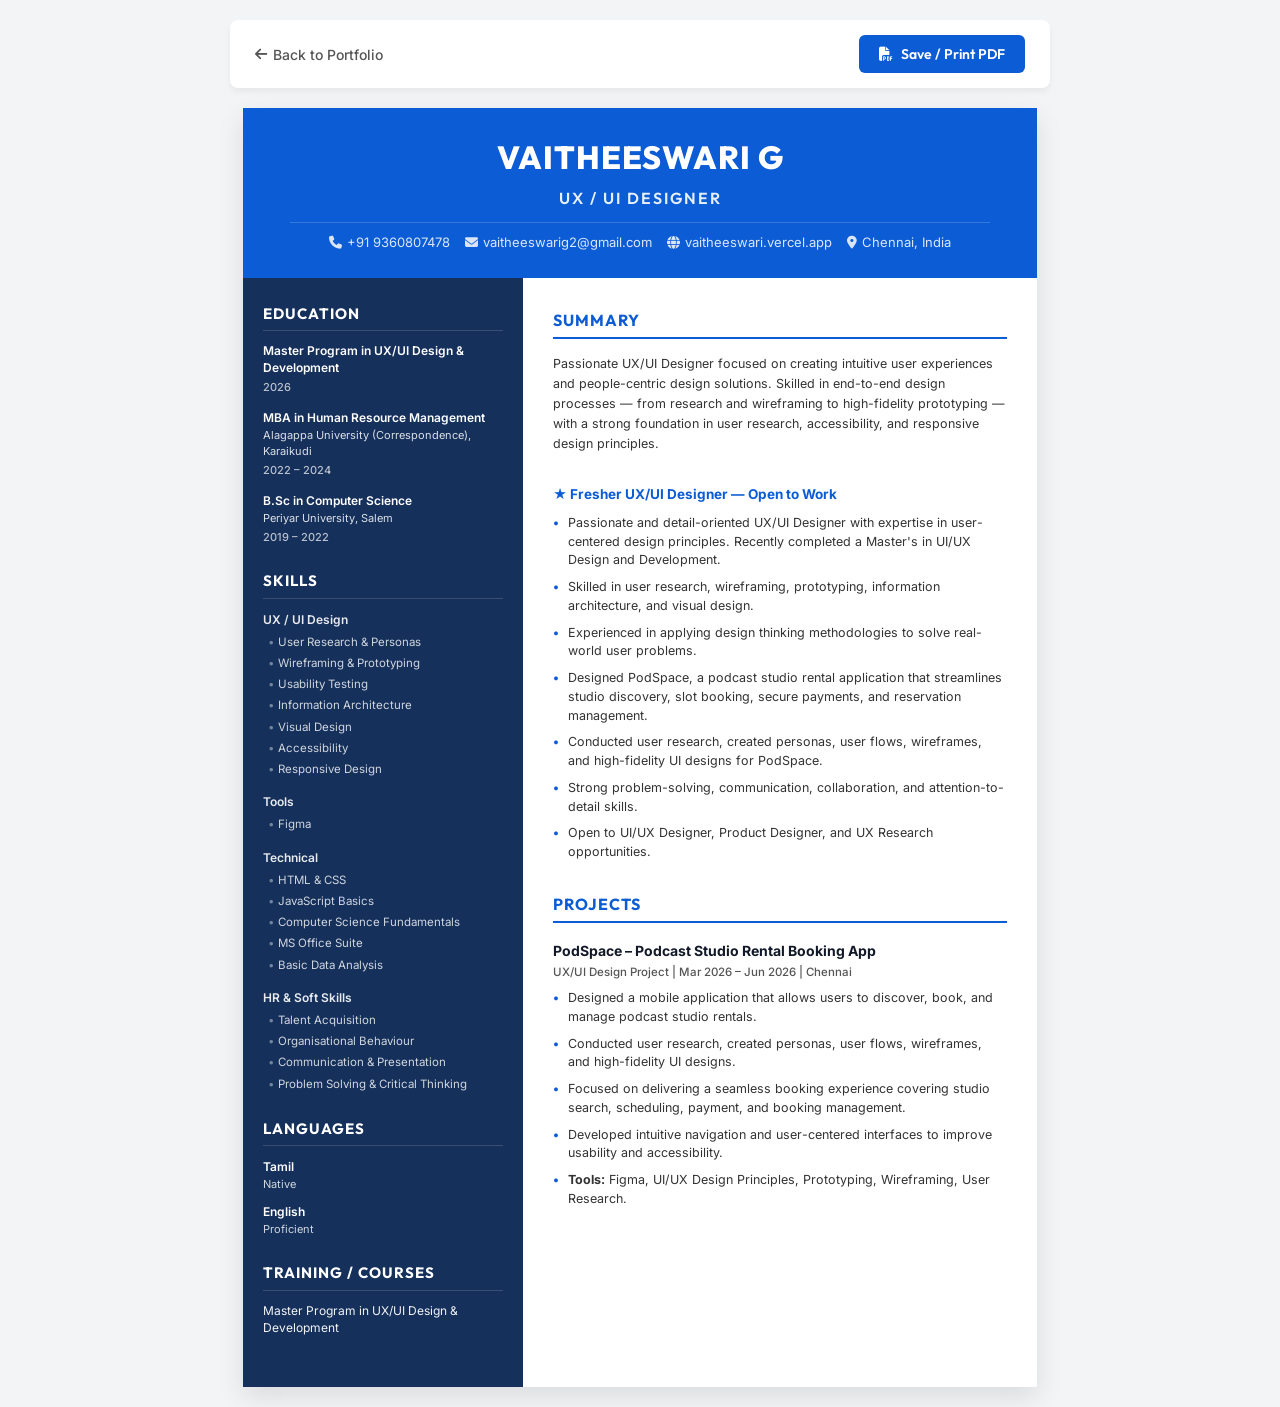
==== resume-pdf.html @ f6be9263 "Add Resume section, PDF print layout, design nav menu as buttons, and set graduation year to 2026" ====
<!DOCTYPE html>
<html lang="en">
<head>
    <meta charset="UTF-8">
    <meta name="viewport" content="width=device-width, initial-scale=1.0">
    <title>Vaitheeswari G. - Resume</title>
    <!-- Google Fonts -->
    <link rel="preconnect" href="https://fonts.googleapis.com">
    <link rel="preconnect" href="https://fonts.gstatic.com" crossorigin>
    <link href="https://fonts.googleapis.com/css2?family=Inter:wght@300;400;500;600;700&family=Outfit:wght@400;500;600;700;800&display=swap" rel="stylesheet">
    <!-- Font Awesome -->
    <link rel="stylesheet" href="https://cdnjs.cloudflare.com/ajax/libs/font-awesome/6.4.0/css/all.min.css">
    <style>
        :root {
            --header-blue: #0b5cd5;
            --sidebar-navy: #15305B;
            --text-dark: #333333;
            --text-muted: #555555;
            --accent-blue: #0b5cd5;
            --border-light: #e2e8f0;
        }

        * {
            margin: 0;
            padding: 0;
            box-sizing: border-box;
        }

        body {
            font-family: 'Inter', sans-serif;
            color: var(--text-dark);
            line-height: 1.5;
            background-color: #f3f4f6;
            padding: 20px;
            display: flex;
            flex-direction: column;
            align-items: center;
        }

        /* Controls / Print button */
        .controls {
            width: 100%;
            max-width: 820px;
            display: flex;
            justify-content: space-between;
            align-items: center;
            margin-bottom: 20px;
            background: #ffffff;
            padding: 15px 25px;
            border-radius: 8px;
            box-shadow: 0 4px 6px rgba(0,0,0,0.05);
        }

        .btn-print {
            background-color: var(--header-blue);
            color: white;
            border: none;
            padding: 10px 20px;
            font-family: 'Outfit', sans-serif;
            font-weight: 600;
            border-radius: 6px;
            cursor: pointer;
            display: inline-flex;
            align-items: center;
            gap: 8px;
            text-decoration: none;
            font-size: 14px;
            transition: background-color 0.2s;
        }

        .btn-print:hover {
            background-color: #094ab0;
        }

        .btn-back {
            color: var(--text-muted);
            text-decoration: none;
            font-size: 14px;
            display: inline-flex;
            align-items: center;
            gap: 6px;
            font-weight: 500;
        }

        .btn-back:hover {
            color: var(--header-blue);
        }

        /* Resume A4 Canvas */
        .resume-container {
            width: 210mm;
            min-height: 297mm;
            background-color: #ffffff;
            box-shadow: 0 10px 25px rgba(0,0,0,0.1);
            display: flex;
            flex-direction: column;
            position: relative;
        }

        /* Header block */
        .resume-header {
            background-color: var(--header-blue);
            color: #ffffff;
            text-align: center;
            padding: 25px 20px;
            width: 100%;
        }

        .resume-header h1 {
            font-family: 'Outfit', sans-serif;
            font-size: 32px;
            font-weight: 800;
            letter-spacing: 1px;
            margin-bottom: 5px;
        }

        .resume-header .title {
            font-family: 'Outfit', sans-serif;
            font-size: 16px;
            font-weight: 600;
            letter-spacing: 2px;
            text-transform: uppercase;
            opacity: 0.9;
            margin-bottom: 12px;
        }

        .resume-header .contact-info {
            display: flex;
            justify-content: center;
            flex-wrap: wrap;
            gap: 15px;
            font-size: 13px;
            opacity: 0.85;
            border-top: 1px solid rgba(255,255,255,0.2);
            padding-top: 10px;
            max-width: 700px;
            margin: 0 auto;
        }

        .resume-header .contact-info span {
            display: inline-flex;
            align-items: center;
            gap: 5px;
        }

        .resume-header .contact-info a {
            color: white;
            text-decoration: none;
        }

        /* Body container with 2 columns */
        .resume-body {
            display: grid;
            grid-template-columns: 280px 1fr;
            flex-grow: 1;
        }

        /* Left sidebar */
        .resume-sidebar {
            background-color: var(--sidebar-navy);
            color: #ffffff;
            padding: 25px 20px;
        }

        .sidebar-section {
            margin-bottom: 25px;
        }

        .sidebar-section h2 {
            font-family: 'Outfit', sans-serif;
            font-size: 15px;
            font-weight: 700;
            text-transform: uppercase;
            letter-spacing: 1px;
            border-bottom: 1px solid rgba(255,255,255,0.15);
            padding-bottom: 5px;
            margin-bottom: 12px;
        }

        /* Education style */
        .edu-item {
            margin-bottom: 15px;
        }

        .edu-item h3 {
            font-size: 12px;
            font-weight: 600;
            line-height: 1.4;
        }

        .edu-item .year {
            font-size: 11px;
            opacity: 0.7;
            margin: 2px 0;
            font-weight: 500;
        }

        .edu-item .school {
            font-size: 11px;
            opacity: 0.85;
        }

        /* Skills style */
        .skills-group {
            margin-bottom: 15px;
        }

        .skills-group h3 {
            font-size: 12px;
            font-weight: 600;
            margin-bottom: 5px;
            opacity: 0.9;
        }

        .skills-group ul {
            list-style: none;
            padding-left: 5px;
        }

        .skills-group li {
            font-size: 11.5px;
            margin-bottom: 4px;
            opacity: 0.8;
            position: relative;
            padding-left: 10px;
        }

        .skills-group li::before {
            content: "•";
            position: absolute;
            left: 0;
            color: rgba(255,255,255,0.5);
        }

        /* Languages */
        .lang-item {
            margin-bottom: 10px;
        }

        .lang-item h3 {
            font-size: 12px;
            font-weight: 600;
        }

        .lang-item p {
            font-size: 11px;
            opacity: 0.8;
        }

        /* Training */
        .training-item {
            font-size: 12px;
            opacity: 0.95;
            line-height: 1.4;
        }

        /* Right Content Area */
        .resume-content {
            background-color: #ffffff;
            padding: 30px;
        }

        .content-section {
            margin-bottom: 30px;
        }

        .content-section h2 {
            font-family: 'Outfit', sans-serif;
            font-size: 16px;
            font-weight: 700;
            color: var(--accent-blue);
            text-transform: uppercase;
            letter-spacing: 1px;
            border-bottom: 2px solid var(--accent-blue);
            padding-bottom: 5px;
            margin-bottom: 15px;
        }

        .summary-text {
            font-size: 12.5px;
            color: var(--text-dark);
            line-height: 1.6;
        }

        /* Bullet lists */
        .resume-list {
            list-style: none;
        }

        .resume-list li {
            font-size: 12.5px;
            margin-bottom: 8px;
            position: relative;
            padding-left: 15px;
            color: var(--text-dark);
            line-height: 1.5;
        }

        .resume-list li::before {
            content: "•";
            position: absolute;
            left: 0;
            color: var(--accent-blue);
            font-weight: bold;
        }

        .open-to-work-title {
            font-size: 13.5px;
            font-weight: 700;
            color: var(--accent-blue);
            margin-bottom: 10px;
            display: flex;
            align-items: center;
            gap: 6px;
        }

        /* Project styling */
        .project-item {
            margin-bottom: 20px;
        }

        .project-header {
            margin-bottom: 8px;
        }

        .project-title {
            font-size: 14px;
            font-weight: 700;
            color: #111827;
        }

        .project-meta {
            font-size: 11.5px;
            color: var(--text-muted);
            margin-top: 2px;
            font-weight: 500;
        }

        /* Print Media Styles */
        @media print {
            body {
                background-color: #ffffff;
                padding: 0;
            }

            .controls {
                display: none;
            }

            .resume-container {
                box-shadow: none;
                width: 100%;
                height: 100%;
                min-height: 0;
            }

            /* Enable backgrounds printing */
            * {
                -webkit-print-color-adjust: exact !important;
                print-color-adjust: exact !important;
            }
        }
    </style>
</head>
<body>

    <div class="controls">
        <a href="index.html" class="btn-back">
            <i class="fa-solid fa-arrow-left"></i> Back to Portfolio
        </a>
        <button onclick="window.print()" class="btn-print">
            <i class="fa-solid fa-file-pdf"></i> Save / Print PDF
        </button>
    </div>

    <div class="resume-container">
        <!-- Header -->
        <header class="resume-header">
            <h1>VAITHEESWARI G</h1>
            <div class="title">UX / UI Designer</div>
            <div class="contact-info">
                <span><i class="fa-solid fa-phone"></i> +91 9360807478</span>
                <span><i class="fa-solid fa-envelope"></i> <a href="mailto:vaitheeswarig2@gmail.com">vaitheeswarig2@gmail.com</a></span>
                <span><i class="fa-solid fa-globe"></i> <a href="https://vaitheeswari.vercel.app" target="_blank">vaitheeswari.vercel.app</a></span>
                <span><i class="fa-solid fa-map-marker-alt"></i> Chennai, India</span>
            </div>
        </header>

        <!-- Body -->
        <div class="resume-body">
            <!-- Sidebar -->
            <aside class="resume-sidebar">
                <!-- Education -->
                <div class="sidebar-section">
                    <h2>Education</h2>
                    
                    <div class="edu-item">
                        <h3>Master Program in UX/UI Design & Development</h3>
                        <p class="year">2026</p>
                    </div>

                    <div class="edu-item">
                        <h3>MBA in Human Resource Management</h3>
                        <p class="school">Alagappa University (Correspondence), Karaikudi</p>
                        <p class="year">2022 – 2024</p>
                    </div>

                    <div class="edu-item">
                        <h3>B.Sc in Computer Science</h3>
                        <p class="school">Periyar University, Salem</p>
                        <p class="year">2019 – 2022</p>
                    </div>
                </div>

                <!-- Skills -->
                <div class="sidebar-section">
                    <h2>Skills</h2>

                    <div class="skills-group">
                        <h3>UX / UI Design</h3>
                        <ul>
                            <li>User Research & Personas</li>
                            <li>Wireframing & Prototyping</li>
                            <li>Usability Testing</li>
                            <li>Information Architecture</li>
                            <li>Visual Design</li>
                            <li>Accessibility</li>
                            <li>Responsive Design</li>
                        </ul>
                    </div>

                    <div class="skills-group">
                        <h3>Tools</h3>
                        <ul>
                            <li>Figma</li>
                        </ul>
                    </div>

                    <div class="skills-group">
                        <h3>Technical</h3>
                        <ul>
                            <li>HTML & CSS</li>
                            <li>JavaScript Basics</li>
                            <li>Computer Science Fundamentals</li>
                            <li>MS Office Suite</li>
                            <li>Basic Data Analysis</li>
                        </ul>
                    </div>

                    <div class="skills-group">
                        <h3>HR & Soft Skills</h3>
                        <ul>
                            <li>Talent Acquisition</li>
                            <li>Organisational Behaviour</li>
                            <li>Communication & Presentation</li>
                            <li>Problem Solving & Critical Thinking</li>
                        </ul>
                    </div>
                </div>

                <!-- Languages -->
                <div class="sidebar-section">
                    <h2>Languages</h2>
                    
                    <div class="lang-item">
                        <h3>Tamil</h3>
                        <p>Native</p>
                    </div>
                    <div class="lang-item">
                        <h3>English</h3>
                        <p>Proficient</p>
                    </div>
                </div>

                <!-- Training / Courses -->
                <div class="sidebar-section">
                    <h2>Training / Courses</h2>
                    <div class="training-item">
                        Master Program in UX/UI Design & Development
                    </div>
                </div>
            </aside>

            <!-- Main Content -->
            <main class="resume-content">
                <!-- Summary -->
                <section class="content-section">
                    <h2>Summary</h2>
                    <p class="summary-text">
                        Passionate UX/UI Designer focused on creating intuitive user experiences and people-centric design solutions. Skilled in end-to-end design processes — from research and wireframing to high-fidelity prototyping — with a strong foundation in user research, accessibility, and responsive design principles.
                    </p>
                </section>

                <!-- Open to Work -->
                <section class="content-section">
                    <div class="open-to-work-title">
                        ★ Fresher UX/UI Designer — Open to Work
                    </div>
                    <ul class="resume-list">
                        <li>Passionate and detail-oriented UX/UI Designer with expertise in user-centered design principles. Recently completed a Master's in UI/UX Design and Development.</li>
                        <li>Skilled in user research, wireframing, prototyping, information architecture, and visual design.</li>
                        <li>Experienced in applying design thinking methodologies to solve real-world user problems.</li>
                        <li>Designed PodSpace, a podcast studio rental application that streamlines studio discovery, slot booking, secure payments, and reservation management.</li>
                        <li>Conducted user research, created personas, user flows, wireframes, and high-fidelity UI designs for PodSpace.</li>
                        <li>Strong problem-solving, communication, collaboration, and attention-to-detail skills.</li>
                        <li>Open to UI/UX Designer, Product Designer, and UX Research opportunities.</li>
                    </ul>
                </section>

                <!-- Projects -->
                <section class="content-section">
                    <h2>Projects</h2>
                    
                    <div class="project-item">
                        <div class="project-header">
                            <span class="project-title">PodSpace – Podcast Studio Rental Booking App</span>
                            <div class="project-meta">UX/UI Design Project | Mar 2026 – Jun 2026 | Chennai</div>
                        </div>
                        <ul class="resume-list">
                            <li>Designed a mobile application that allows users to discover, book, and manage podcast studio rentals.</li>
                            <li>Conducted user research, created personas, user flows, wireframes, and high-fidelity UI designs.</li>
                            <li>Focused on delivering a seamless booking experience covering studio search, scheduling, payment, and booking management.</li>
                            <li>Developed intuitive navigation and user-centered interfaces to improve usability and accessibility.</li>
                            <li><strong>Tools:</strong> Figma, UI/UX Design Principles, Prototyping, Wireframing, User Research.</li>
                        </ul>
                    </div>
                </section>
            </main>
        </div>
    </div>

</body>
</html>
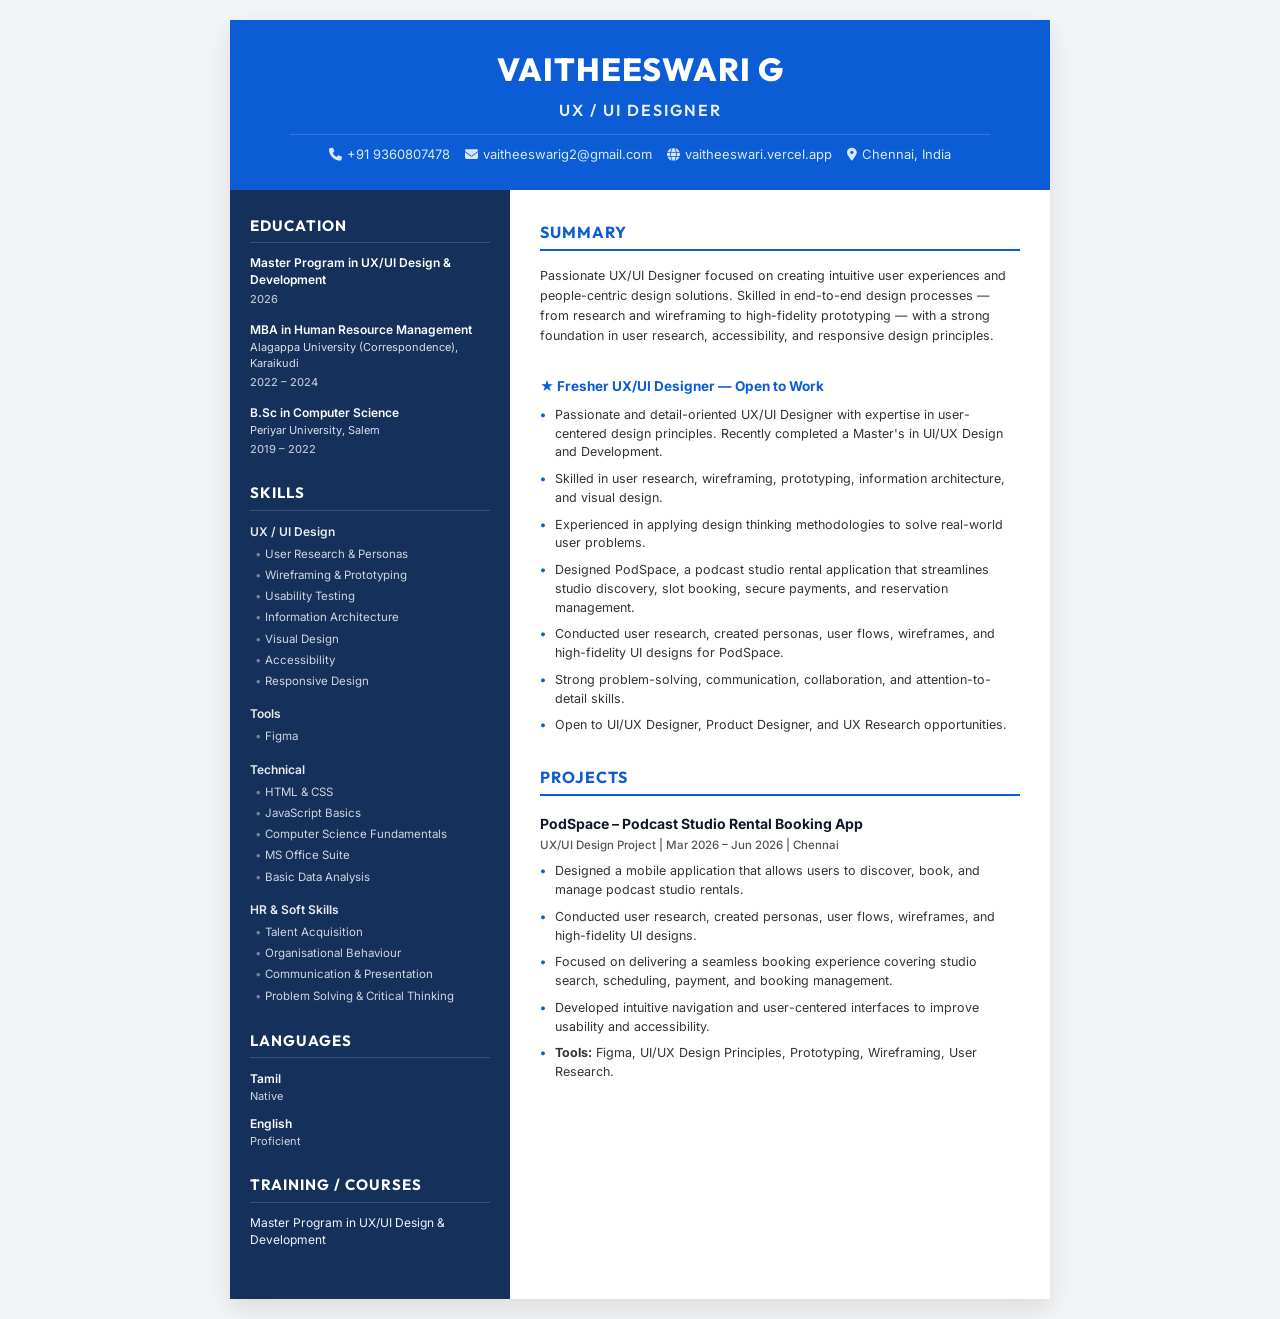
==== commit ceaed037: "Update portfolio hero resume button, remove top nav link and redundant resume section" ====
--- a/resume-pdf.html
+++ b/resume-pdf.html
@@ -88,7 +88,8 @@
 
         /* Resume A4 Canvas */
         .resume-container {
-            width: 210mm;
+            width: 100%;
+            max-width: 820px;
             min-height: 297mm;
             background-color: #ffffff;
             box-shadow: 0 10px 25px rgba(0,0,0,0.1);
@@ -360,18 +361,36 @@
                 print-color-adjust: exact !important;
             }
         }
+
+        /* Responsive Screen Styles */
+        @media (max-width: 768px) {
+            body {
+                padding: 10px;
+            }
+            .controls {
+                padding: 10px 15px;
+                flex-direction: column;
+                gap: 10px;
+                align-items: flex-start;
+            }
+            .resume-body {
+                grid-template-columns: 1fr;
+            }
+            .resume-header h1 {
+                font-size: 24px;
+            }
+            .resume-header .contact-info {
+                flex-direction: column;
+                gap: 8px;
+                align-items: center;
+            }
+        }
+
     </style>
 </head>
 <body>
 
-    <div class="controls">
-        <a href="index.html" class="btn-back">
-            <i class="fa-solid fa-arrow-left"></i> Back to Portfolio
-        </a>
-        <button onclick="window.print()" class="btn-print">
-            <i class="fa-solid fa-file-pdf"></i> Save / Print PDF
-        </button>
-    </div>
+
 
     <div class="resume-container">
         <!-- Header -->
@@ -528,6 +547,5 @@
             </main>
         </div>
     </div>
-
 </body>
 </html>
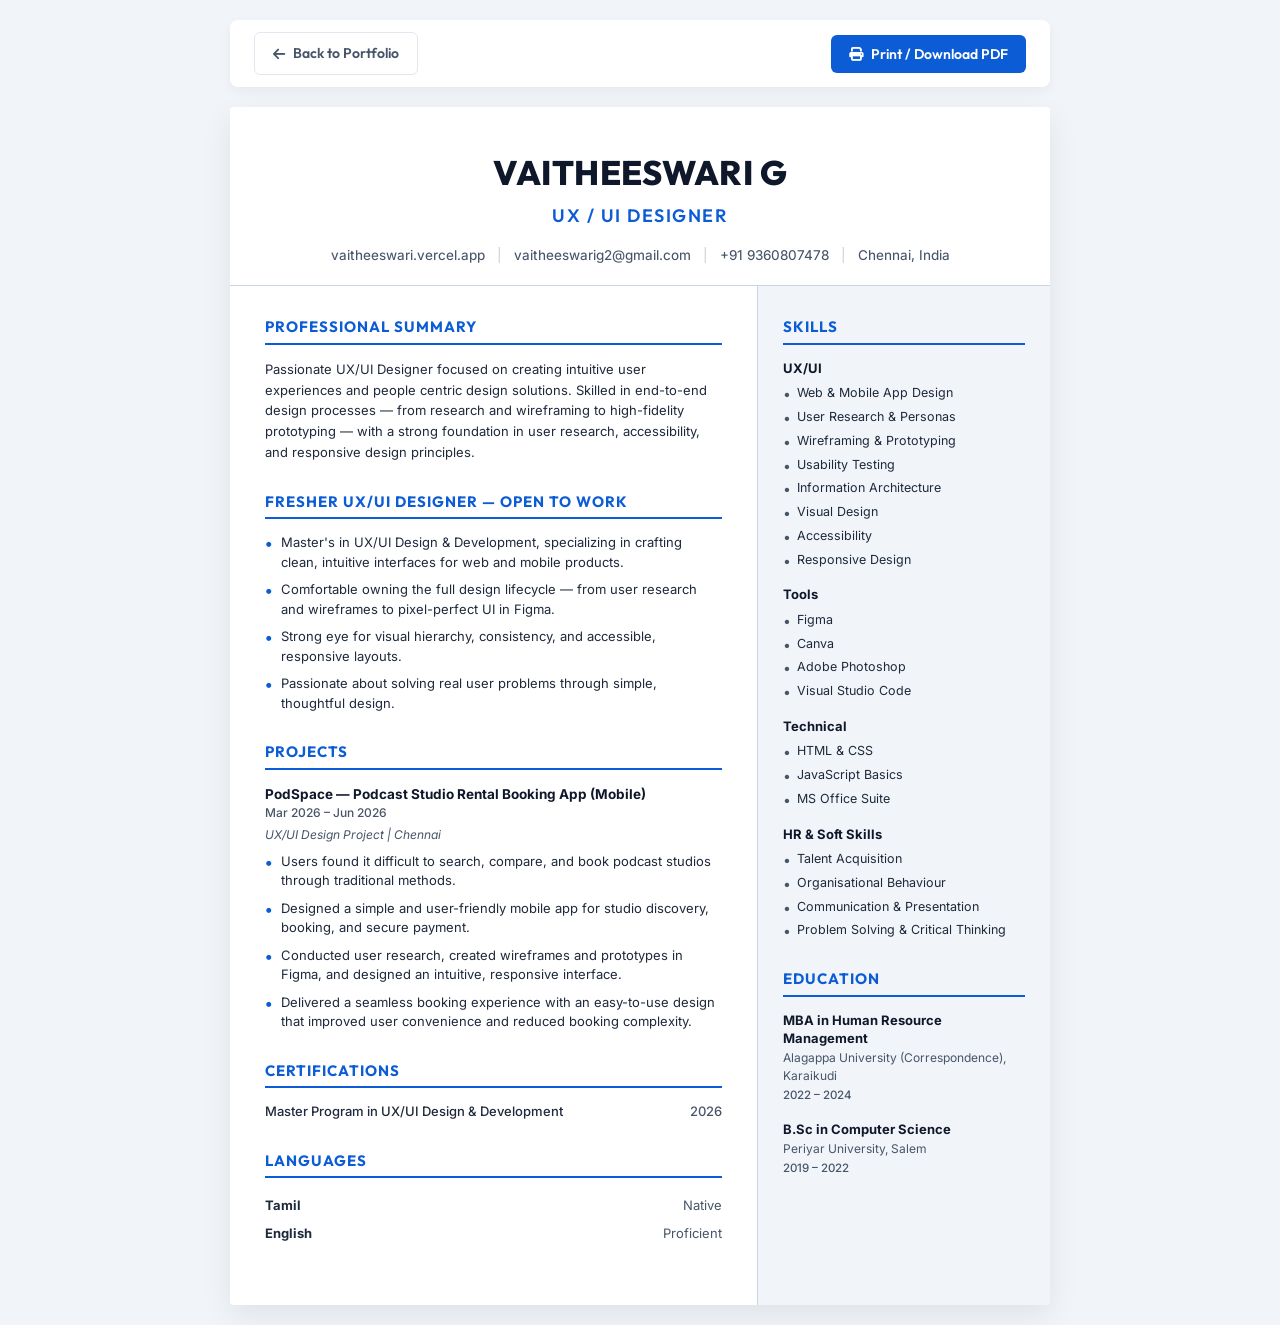
==== commit 8a84335c: "Update resume content and design to match PDF, and improve mobile responsiveness" ====
--- a/resume-pdf.html
+++ b/resume-pdf.html
@@ -12,12 +12,12 @@
     <link rel="stylesheet" href="https://cdnjs.cloudflare.com/ajax/libs/font-awesome/6.4.0/css/all.min.css">
     <style>
         :root {
-            --header-blue: #0b5cd5;
-            --sidebar-navy: #15305B;
-            --text-dark: #333333;
-            --text-muted: #555555;
-            --accent-blue: #0b5cd5;
-            --border-light: #e2e8f0;
+            --primary-blue: #0b5cd5;
+            --text-dark: #1e293b;
+            --text-muted: #475569;
+            --bg-light: #f8fafc;
+            --sidebar-bg: #f1f5f9;
+            --border-color: #cbd5e1;
         }
 
         * {
@@ -30,14 +30,14 @@
             font-family: 'Inter', sans-serif;
             color: var(--text-dark);
             line-height: 1.5;
-            background-color: #f3f4f6;
+            background-color: #f1f5f9;
             padding: 20px;
             display: flex;
             flex-direction: column;
             align-items: center;
         }
 
-        /* Controls / Print button */
+        /* Controls / Navigation */
         .controls {
             width: 100%;
             max-width: 820px;
@@ -46,254 +46,168 @@
             align-items: center;
             margin-bottom: 20px;
             background: #ffffff;
-            padding: 15px 25px;
+            padding: 12px 24px;
             border-radius: 8px;
-            box-shadow: 0 4px 6px rgba(0,0,0,0.05);
-        }
-
-        .btn-print {
-            background-color: var(--header-blue);
-            color: white;
-            border: none;
-            padding: 10px 20px;
-            font-family: 'Outfit', sans-serif;
-            font-weight: 600;
-            border-radius: 6px;
-            cursor: pointer;
+            box-shadow: 0 4px 12px rgba(0, 0, 0, 0.05);
+        }
+
+        .btn {
             display: inline-flex;
             align-items: center;
             gap: 8px;
+            padding: 10px 18px;
+            font-family: 'Outfit', sans-serif;
+            font-weight: 600;
+            font-size: 14px;
+            border-radius: 6px;
             text-decoration: none;
-            font-size: 14px;
-            transition: background-color 0.2s;
+            cursor: pointer;
+            transition: all 0.2s ease;
+        }
+
+        .btn-back {
+            color: var(--text-muted);
+            border: 1px solid #e2e8f0;
+            background: #ffffff;
+        }
+
+        .btn-back:hover {
+            color: var(--primary-blue);
+            border-color: var(--primary-blue);
+            background: #eff6ff;
+        }
+
+        .btn-print {
+            color: #ffffff;
+            background-color: var(--primary-blue);
+            border: none;
         }
 
         .btn-print:hover {
             background-color: #094ab0;
-        }
-
-        .btn-back {
-            color: var(--text-muted);
-            text-decoration: none;
-            font-size: 14px;
-            display: inline-flex;
-            align-items: center;
-            gap: 6px;
-            font-weight: 500;
-        }
-
-        .btn-back:hover {
-            color: var(--header-blue);
-        }
-
-        /* Resume A4 Canvas */
+            box-shadow: 0 4px 12px rgba(11, 92, 213, 0.2);
+        }
+
+        /* Resume A4 Container */
         .resume-container {
             width: 100%;
             max-width: 820px;
-            min-height: 297mm;
             background-color: #ffffff;
-            box-shadow: 0 10px 25px rgba(0,0,0,0.1);
+            box-shadow: 0 10px 30px rgba(0, 0, 0, 0.08);
+            border-radius: 4px;
+            overflow: hidden;
             display: flex;
             flex-direction: column;
-            position: relative;
-        }
-
-        /* Header block */
+        }
+
+        /* Header section */
         .resume-header {
-            background-color: var(--header-blue);
-            color: #ffffff;
+            background-color: #ffffff;
             text-align: center;
-            padding: 25px 20px;
-            width: 100%;
+            padding: 40px 40px 20px 40px;
+            border-bottom: 1px solid var(--border-color);
         }
 
         .resume-header h1 {
             font-family: 'Outfit', sans-serif;
-            font-size: 32px;
+            font-size: 34px;
             font-weight: 800;
-            letter-spacing: 1px;
-            margin-bottom: 5px;
+            letter-spacing: 0.5px;
+            color: #0f172a;
+            margin-bottom: 4px;
         }
 
         .resume-header .title {
             font-family: 'Outfit', sans-serif;
-            font-size: 16px;
+            font-size: 18px;
             font-weight: 600;
-            letter-spacing: 2px;
+            letter-spacing: 1.5px;
+            color: var(--primary-blue);
             text-transform: uppercase;
-            opacity: 0.9;
-            margin-bottom: 12px;
+            margin-bottom: 16px;
         }
 
         .resume-header .contact-info {
             display: flex;
             justify-content: center;
+            align-items: center;
             flex-wrap: wrap;
-            gap: 15px;
-            font-size: 13px;
-            opacity: 0.85;
-            border-top: 1px solid rgba(255,255,255,0.2);
-            padding-top: 10px;
-            max-width: 700px;
-            margin: 0 auto;
-        }
-
-        .resume-header .contact-info span {
-            display: inline-flex;
-            align-items: center;
-            gap: 5px;
+            gap: 12px;
+            font-size: 13.5px;
+            color: var(--text-muted);
+            font-weight: 450;
         }
 
         .resume-header .contact-info a {
-            color: white;
+            color: var(--text-muted);
             text-decoration: none;
-        }
-
-        /* Body container with 2 columns */
+            transition: color 0.2s;
+        }
+
+        .resume-header .contact-info a:hover {
+            color: var(--primary-blue);
+        }
+
+        .resume-header .contact-info span:not(:last-child)::after {
+            content: "|";
+            margin-left: 12px;
+            color: var(--border-color);
+        }
+
+        /* Two columns body */
         .resume-body {
             display: grid;
-            grid-template-columns: 280px 1fr;
-            flex-grow: 1;
-        }
-
-        /* Left sidebar */
-        .resume-sidebar {
-            background-color: var(--sidebar-navy);
-            color: #ffffff;
-            padding: 25px 20px;
-        }
-
-        .sidebar-section {
-            margin-bottom: 25px;
-        }
-
-        .sidebar-section h2 {
+            grid-template-columns: 1.8fr 1fr;
+            min-height: 250mm;
+        }
+
+        /* Left (Wide) Column */
+        .resume-left {
+            background-color: #ffffff;
+            padding: 30px 35px;
+        }
+
+        /* Right (Narrow) Column */
+        .resume-right {
+            background-color: var(--sidebar-bg);
+            padding: 30px 25px;
+            border-left: 1px solid var(--border-color);
+        }
+
+        /* Section styles */
+        .section {
+            margin-bottom: 28px;
+        }
+
+        .section-title {
             font-family: 'Outfit', sans-serif;
             font-size: 15px;
             font-weight: 700;
+            color: var(--primary-blue);
             text-transform: uppercase;
             letter-spacing: 1px;
-            border-bottom: 1px solid rgba(255,255,255,0.15);
-            padding-bottom: 5px;
-            margin-bottom: 12px;
-        }
-
-        /* Education style */
-        .edu-item {
-            margin-bottom: 15px;
-        }
-
-        .edu-item h3 {
-            font-size: 12px;
-            font-weight: 600;
-            line-height: 1.4;
-        }
-
-        .edu-item .year {
-            font-size: 11px;
-            opacity: 0.7;
-            margin: 2px 0;
-            font-weight: 500;
-        }
-
-        .edu-item .school {
-            font-size: 11px;
-            opacity: 0.85;
-        }
-
-        /* Skills style */
-        .skills-group {
-            margin-bottom: 15px;
-        }
-
-        .skills-group h3 {
-            font-size: 12px;
-            font-weight: 600;
-            margin-bottom: 5px;
-            opacity: 0.9;
-        }
-
-        .skills-group ul {
-            list-style: none;
-            padding-left: 5px;
-        }
-
-        .skills-group li {
-            font-size: 11.5px;
-            margin-bottom: 4px;
-            opacity: 0.8;
-            position: relative;
-            padding-left: 10px;
-        }
-
-        .skills-group li::before {
-            content: "•";
-            position: absolute;
-            left: 0;
-            color: rgba(255,255,255,0.5);
-        }
-
-        /* Languages */
-        .lang-item {
-            margin-bottom: 10px;
-        }
-
-        .lang-item h3 {
-            font-size: 12px;
-            font-weight: 600;
-        }
-
-        .lang-item p {
-            font-size: 11px;
-            opacity: 0.8;
-        }
-
-        /* Training */
-        .training-item {
-            font-size: 12px;
-            opacity: 0.95;
-            line-height: 1.4;
-        }
-
-        /* Right Content Area */
-        .resume-content {
-            background-color: #ffffff;
-            padding: 30px;
-        }
-
-        .content-section {
-            margin-bottom: 30px;
-        }
-
-        .content-section h2 {
-            font-family: 'Outfit', sans-serif;
-            font-size: 16px;
-            font-weight: 700;
-            color: var(--accent-blue);
-            text-transform: uppercase;
-            letter-spacing: 1px;
-            border-bottom: 2px solid var(--accent-blue);
-            padding-bottom: 5px;
-            margin-bottom: 15px;
-        }
-
-        .summary-text {
-            font-size: 12.5px;
+            border-bottom: 2px solid var(--primary-blue);
+            padding-bottom: 4px;
+            margin-bottom: 14px;
+        }
+
+        .section-content {
+            font-size: 13px;
             color: var(--text-dark);
             line-height: 1.6;
         }
 
-        /* Bullet lists */
+        /* Lists styling */
         .resume-list {
             list-style: none;
+            padding: 0;
         }
 
         .resume-list li {
-            font-size: 12.5px;
+            position: relative;
+            padding-left: 16px;
             margin-bottom: 8px;
-            position: relative;
-            padding-left: 15px;
-            color: var(--text-dark);
+            font-size: 13px;
             line-height: 1.5;
         }
 
@@ -301,40 +215,127 @@
             content: "•";
             position: absolute;
             left: 0;
-            color: var(--accent-blue);
+            color: var(--primary-blue);
             font-weight: bold;
-        }
-
-        .open-to-work-title {
+            font-size: 16px;
+            top: -2px;
+        }
+
+        /* Project specific */
+        .project-item {
+            margin-bottom: 18px;
+        }
+
+        .project-header {
+            display: flex;
+            justify-content: space-between;
+            align-items: baseline;
+            margin-bottom: 4px;
+            flex-wrap: wrap;
+        }
+
+        .project-title {
+            font-weight: 700;
             font-size: 13.5px;
+            color: #0f172a;
+        }
+
+        .project-date {
+            font-size: 12px;
+            color: var(--text-muted);
+            font-weight: 500;
+        }
+
+        .project-sub {
+            font-size: 12px;
+            font-style: italic;
+            color: var(--text-muted);
+            margin-bottom: 8px;
+        }
+
+        /* Skills Group */
+        .skills-group {
+            margin-bottom: 16px;
+        }
+
+        .skills-group-title {
+            font-size: 13px;
             font-weight: 700;
-            color: var(--accent-blue);
-            margin-bottom: 10px;
+            color: #0f172a;
+            margin-bottom: 6px;
+        }
+
+        .skills-list {
+            list-style: none;
+            padding: 0;
+        }
+
+        .skills-list li {
+            position: relative;
+            padding-left: 14px;
+            margin-bottom: 5px;
+            font-size: 12.5px;
+            color: var(--text-dark);
+        }
+
+        .skills-list li::before {
+            content: "•";
+            position: absolute;
+            left: 0;
+            color: var(--text-muted);
+            font-size: 14px;
+            top: -1px;
+        }
+
+        /* Education Group */
+        .edu-item {
+            margin-bottom: 16px;
+        }
+
+        .edu-item h3 {
+            font-size: 13px;
+            font-weight: 700;
+            color: #0f172a;
+            line-height: 1.4;
+        }
+
+        .edu-item .school {
+            font-size: 12px;
+            color: var(--text-muted);
+            margin: 2px 0;
+        }
+
+        .edu-item .date {
+            font-size: 11.5px;
+            color: var(--text-muted);
+            font-weight: 500;
+        }
+
+        /* Languages & Certifications */
+        .lang-table {
+            width: 100%;
+            border-collapse: collapse;
+        }
+
+        .lang-table td {
+            font-size: 13px;
+            padding: 4px 0;
+        }
+
+        .lang-table td:last-child {
+            text-align: right;
+            color: var(--text-muted);
+        }
+
+        .cert-item {
             display: flex;
-            align-items: center;
-            gap: 6px;
-        }
-
-        /* Project styling */
-        .project-item {
-            margin-bottom: 20px;
-        }
-
-        .project-header {
-            margin-bottom: 8px;
-        }
-
-        .project-title {
-            font-size: 14px;
-            font-weight: 700;
-            color: #111827;
-        }
-
-        .project-meta {
-            font-size: 11.5px;
-            color: var(--text-muted);
-            margin-top: 2px;
+            justify-content: space-between;
+            font-size: 13px;
             font-weight: 500;
+        }
+
+        .cert-year {
+            color: var(--text-muted);
         }
 
         /* Print Media Styles */
@@ -351,93 +352,188 @@
             .resume-container {
                 box-shadow: none;
                 width: 100%;
-                height: 100%;
-                min-height: 0;
-            }
-
-            /* Enable backgrounds printing */
+                max-width: 100%;
+                border-radius: 0;
+            }
+
+            .resume-right {
+                border-left: 1px solid var(--border-color);
+                background-color: var(--sidebar-bg) !important;
+                -webkit-print-color-adjust: exact !important;
+                print-color-adjust: exact !important;
+            }
+
             * {
                 -webkit-print-color-adjust: exact !important;
                 print-color-adjust: exact !important;
             }
         }
 
-        /* Responsive Screen Styles */
+        /* Mobile View Styles */
         @media (max-width: 768px) {
             body {
                 padding: 10px;
             }
+
             .controls {
-                padding: 10px 15px;
+                padding: 10px 16px;
+                border-radius: 6px;
+            }
+
+            .resume-header {
+                padding: 25px 20px 15px 20px;
+            }
+
+            .resume-header h1 {
+                font-size: 26px;
+            }
+
+            .resume-header .title {
+                font-size: 15px;
+                margin-bottom: 12px;
+            }
+
+            .resume-header .contact-info {
                 flex-direction: column;
-                gap: 10px;
-                align-items: flex-start;
-            }
+                gap: 6px;
+                font-size: 12.5px;
+            }
+
+            .resume-header .contact-info span:not(:last-child)::after {
+                display: none;
+            }
+
             .resume-body {
                 grid-template-columns: 1fr;
             }
-            .resume-header h1 {
-                font-size: 24px;
-            }
-            .resume-header .contact-info {
+
+            .resume-left {
+                padding: 20px 20px;
+            }
+
+            .resume-right {
+                padding: 20px 20px;
+                border-left: none;
+                border-top: 1px solid var(--border-color);
+            }
+
+            .section {
+                margin-bottom: 22px;
+            }
+
+            .project-header {
                 flex-direction: column;
-                gap: 8px;
-                align-items: center;
-            }
-        }
-
+                gap: 2px;
+            }
+
+            .project-date {
+                font-size: 11.5px;
+            }
+        }
     </style>
 </head>
 <body>
 
-
-
+    <!-- Controls -->
+    <div class="controls">
+        <a href="index.html" class="btn btn-back">
+            <i class="fa-solid fa-arrow-left"></i> Back to Portfolio
+        </a>
+        <button onclick="window.print()" class="btn btn-print">
+            <i class="fa-solid fa-print"></i> Print / Download PDF
+        </button>
+    </div>
+
+    <!-- Resume Container -->
     <div class="resume-container">
         <!-- Header -->
         <header class="resume-header">
             <h1>VAITHEESWARI G</h1>
             <div class="title">UX / UI Designer</div>
             <div class="contact-info">
-                <span><i class="fa-solid fa-phone"></i> +91 9360807478</span>
-                <span><i class="fa-solid fa-envelope"></i> <a href="mailto:vaitheeswarig2@gmail.com">vaitheeswarig2@gmail.com</a></span>
-                <span><i class="fa-solid fa-globe"></i> <a href="https://vaitheeswari.vercel.app" target="_blank">vaitheeswari.vercel.app</a></span>
-                <span><i class="fa-solid fa-map-marker-alt"></i> Chennai, India</span>
+                <span><a href="https://vaitheeswari.vercel.app" target="_blank">vaitheeswari.vercel.app</a></span>
+                <span><a href="mailto:vaitheeswarig2@gmail.com">vaitheeswarig2@gmail.com</a></span>
+                <span>+91 9360807478</span>
+                <span>Chennai, India</span>
             </div>
         </header>
 
         <!-- Body -->
         <div class="resume-body">
-            <!-- Sidebar -->
-            <aside class="resume-sidebar">
-                <!-- Education -->
-                <div class="sidebar-section">
-                    <h2>Education</h2>
+            <!-- Left Column -->
+            <div class="resume-left">
+                <!-- Professional Summary -->
+                <section class="section">
+                    <h2 class="section-title">Professional Summary</h2>
+                    <p class="section-content">
+                        Passionate UX/UI Designer focused on creating intuitive user experiences and people centric design solutions. Skilled in end-to-end design processes — from research and wireframing to high-fidelity prototyping — with a strong foundation in user research, accessibility, and responsive design principles.
+                    </p>
+                </section>
+
+                <!-- Open to Work -->
+                <section class="section">
+                    <h2 class="section-title">Fresher UX/UI Designer — Open to Work</h2>
+                    <ul class="resume-list">
+                        <li>Master's in UX/UI Design & Development, specializing in crafting clean, intuitive interfaces for web and mobile products.</li>
+                        <li>Comfortable owning the full design lifecycle — from user research and wireframes to pixel-perfect UI in Figma.</li>
+                        <li>Strong eye for visual hierarchy, consistency, and accessible, responsive layouts.</li>
+                        <li>Passionate about solving real user problems through simple, thoughtful design.</li>
+                    </ul>
+                </section>
+
+                <!-- Projects -->
+                <section class="section">
+                    <h2 class="section-title">Projects</h2>
+                    <div class="project-item">
+                        <div class="project-header">
+                            <span class="project-title">PodSpace — Podcast Studio Rental Booking App (Mobile)</span>
+                            <span class="project-date">Mar 2026 – Jun 2026</span>
+                        </div>
+                        <div class="project-sub">UX/UI Design Project | Chennai</div>
+                        <ul class="resume-list">
+                            <li>Users found it difficult to search, compare, and book podcast studios through traditional methods.</li>
+                            <li>Designed a simple and user-friendly mobile app for studio discovery, booking, and secure payment.</li>
+                            <li>Conducted user research, created wireframes and prototypes in Figma, and designed an intuitive, responsive interface.</li>
+                            <li>Delivered a seamless booking experience with an easy-to-use design that improved user convenience and reduced booking complexity.</li>
+                        </ul>
+                    </div>
+                </section>
+
+                <!-- Certifications -->
+                <section class="section">
+                    <h2 class="section-title">Certifications</h2>
+                    <div class="cert-item">
+                        <span>Master Program in UX/UI Design & Development</span>
+                        <span class="cert-year">2026</span>
+                    </div>
+                </section>
+
+                <!-- Languages -->
+                <section class="section">
+                    <h2 class="section-title">Languages</h2>
+                    <table class="lang-table">
+                        <tr>
+                            <td><strong>Tamil</strong></td>
+                            <td>Native</td>
+                        </tr>
+                        <tr>
+                            <td><strong>English</strong></td>
+                            <td>Proficient</td>
+                        </tr>
+                    </table>
+                </section>
+            </div>
+
+            <!-- Right Column -->
+            <div class="resume-right">
+                <!-- Skills -->
+                <section class="section">
+                    <h2 class="section-title">Skills</h2>
                     
-                    <div class="edu-item">
-                        <h3>Master Program in UX/UI Design & Development</h3>
-                        <p class="year">2026</p>
-                    </div>
-
-                    <div class="edu-item">
-                        <h3>MBA in Human Resource Management</h3>
-                        <p class="school">Alagappa University (Correspondence), Karaikudi</p>
-                        <p class="year">2022 – 2024</p>
-                    </div>
-
-                    <div class="edu-item">
-                        <h3>B.Sc in Computer Science</h3>
-                        <p class="school">Periyar University, Salem</p>
-                        <p class="year">2019 – 2022</p>
-                    </div>
-                </div>
-
-                <!-- Skills -->
-                <div class="sidebar-section">
-                    <h2>Skills</h2>
-
                     <div class="skills-group">
-                        <h3>UX / UI Design</h3>
-                        <ul>
+                        <div class="skills-group-title">UX/UI</div>
+                        <ul class="skills-list">
+                            <li>Web & Mobile App Design</li>
                             <li>User Research & Personas</li>
                             <li>Wireframing & Prototyping</li>
                             <li>Usability Testing</li>
@@ -449,103 +545,54 @@
                     </div>
 
                     <div class="skills-group">
-                        <h3>Tools</h3>
-                        <ul>
+                        <div class="skills-group-title">Tools</div>
+                        <ul class="skills-list">
                             <li>Figma</li>
+                            <li>Canva</li>
+                            <li>Adobe Photoshop</li>
+                            <li>Visual Studio Code</li>
                         </ul>
                     </div>
 
                     <div class="skills-group">
-                        <h3>Technical</h3>
-                        <ul>
+                        <div class="skills-group-title">Technical</div>
+                        <ul class="skills-list">
                             <li>HTML & CSS</li>
                             <li>JavaScript Basics</li>
-                            <li>Computer Science Fundamentals</li>
                             <li>MS Office Suite</li>
-                            <li>Basic Data Analysis</li>
                         </ul>
                     </div>
 
                     <div class="skills-group">
-                        <h3>HR & Soft Skills</h3>
-                        <ul>
+                        <div class="skills-group-title">HR & Soft Skills</div>
+                        <ul class="skills-list">
                             <li>Talent Acquisition</li>
                             <li>Organisational Behaviour</li>
                             <li>Communication & Presentation</li>
                             <li>Problem Solving & Critical Thinking</li>
                         </ul>
                     </div>
-                </div>
-
-                <!-- Languages -->
-                <div class="sidebar-section">
-                    <h2>Languages</h2>
+                </section>
+
+                <!-- Education -->
+                <section class="section">
+                    <h2 class="section-title">Education</h2>
                     
-                    <div class="lang-item">
-                        <h3>Tamil</h3>
-                        <p>Native</p>
-                    </div>
-                    <div class="lang-item">
-                        <h3>English</h3>
-                        <p>Proficient</p>
-                    </div>
-                </div>
-
-                <!-- Training / Courses -->
-                <div class="sidebar-section">
-                    <h2>Training / Courses</h2>
-                    <div class="training-item">
-                        Master Program in UX/UI Design & Development
-                    </div>
-                </div>
-            </aside>
-
-            <!-- Main Content -->
-            <main class="resume-content">
-                <!-- Summary -->
-                <section class="content-section">
-                    <h2>Summary</h2>
-                    <p class="summary-text">
-                        Passionate UX/UI Designer focused on creating intuitive user experiences and people-centric design solutions. Skilled in end-to-end design processes — from research and wireframing to high-fidelity prototyping — with a strong foundation in user research, accessibility, and responsive design principles.
-                    </p>
-                </section>
-
-                <!-- Open to Work -->
-                <section class="content-section">
-                    <div class="open-to-work-title">
-                        ★ Fresher UX/UI Designer — Open to Work
-                    </div>
-                    <ul class="resume-list">
-                        <li>Passionate and detail-oriented UX/UI Designer with expertise in user-centered design principles. Recently completed a Master's in UI/UX Design and Development.</li>
-                        <li>Skilled in user research, wireframing, prototyping, information architecture, and visual design.</li>
-                        <li>Experienced in applying design thinking methodologies to solve real-world user problems.</li>
-                        <li>Designed PodSpace, a podcast studio rental application that streamlines studio discovery, slot booking, secure payments, and reservation management.</li>
-                        <li>Conducted user research, created personas, user flows, wireframes, and high-fidelity UI designs for PodSpace.</li>
-                        <li>Strong problem-solving, communication, collaboration, and attention-to-detail skills.</li>
-                        <li>Open to UI/UX Designer, Product Designer, and UX Research opportunities.</li>
-                    </ul>
-                </section>
-
-                <!-- Projects -->
-                <section class="content-section">
-                    <h2>Projects</h2>
-                    
-                    <div class="project-item">
-                        <div class="project-header">
-                            <span class="project-title">PodSpace – Podcast Studio Rental Booking App</span>
-                            <div class="project-meta">UX/UI Design Project | Mar 2026 – Jun 2026 | Chennai</div>
-                        </div>
-                        <ul class="resume-list">
-                            <li>Designed a mobile application that allows users to discover, book, and manage podcast studio rentals.</li>
-                            <li>Conducted user research, created personas, user flows, wireframes, and high-fidelity UI designs.</li>
-                            <li>Focused on delivering a seamless booking experience covering studio search, scheduling, payment, and booking management.</li>
-                            <li>Developed intuitive navigation and user-centered interfaces to improve usability and accessibility.</li>
-                            <li><strong>Tools:</strong> Figma, UI/UX Design Principles, Prototyping, Wireframing, User Research.</li>
-                        </ul>
-                    </div>
-                </section>
-            </main>
+                    <div class="edu-item">
+                        <h3>MBA in Human Resource Management</h3>
+                        <p class="school">Alagappa University (Correspondence), Karaikudi</p>
+                        <p class="date">2022 – 2024</p>
+                    </div>
+
+                    <div class="edu-item">
+                        <h3>B.Sc in Computer Science</h3>
+                        <p class="school">Periyar University, Salem</p>
+                        <p class="date">2019 – 2022</p>
+                    </div>
+                </section>
+            </div>
         </div>
     </div>
+
 </body>
 </html>
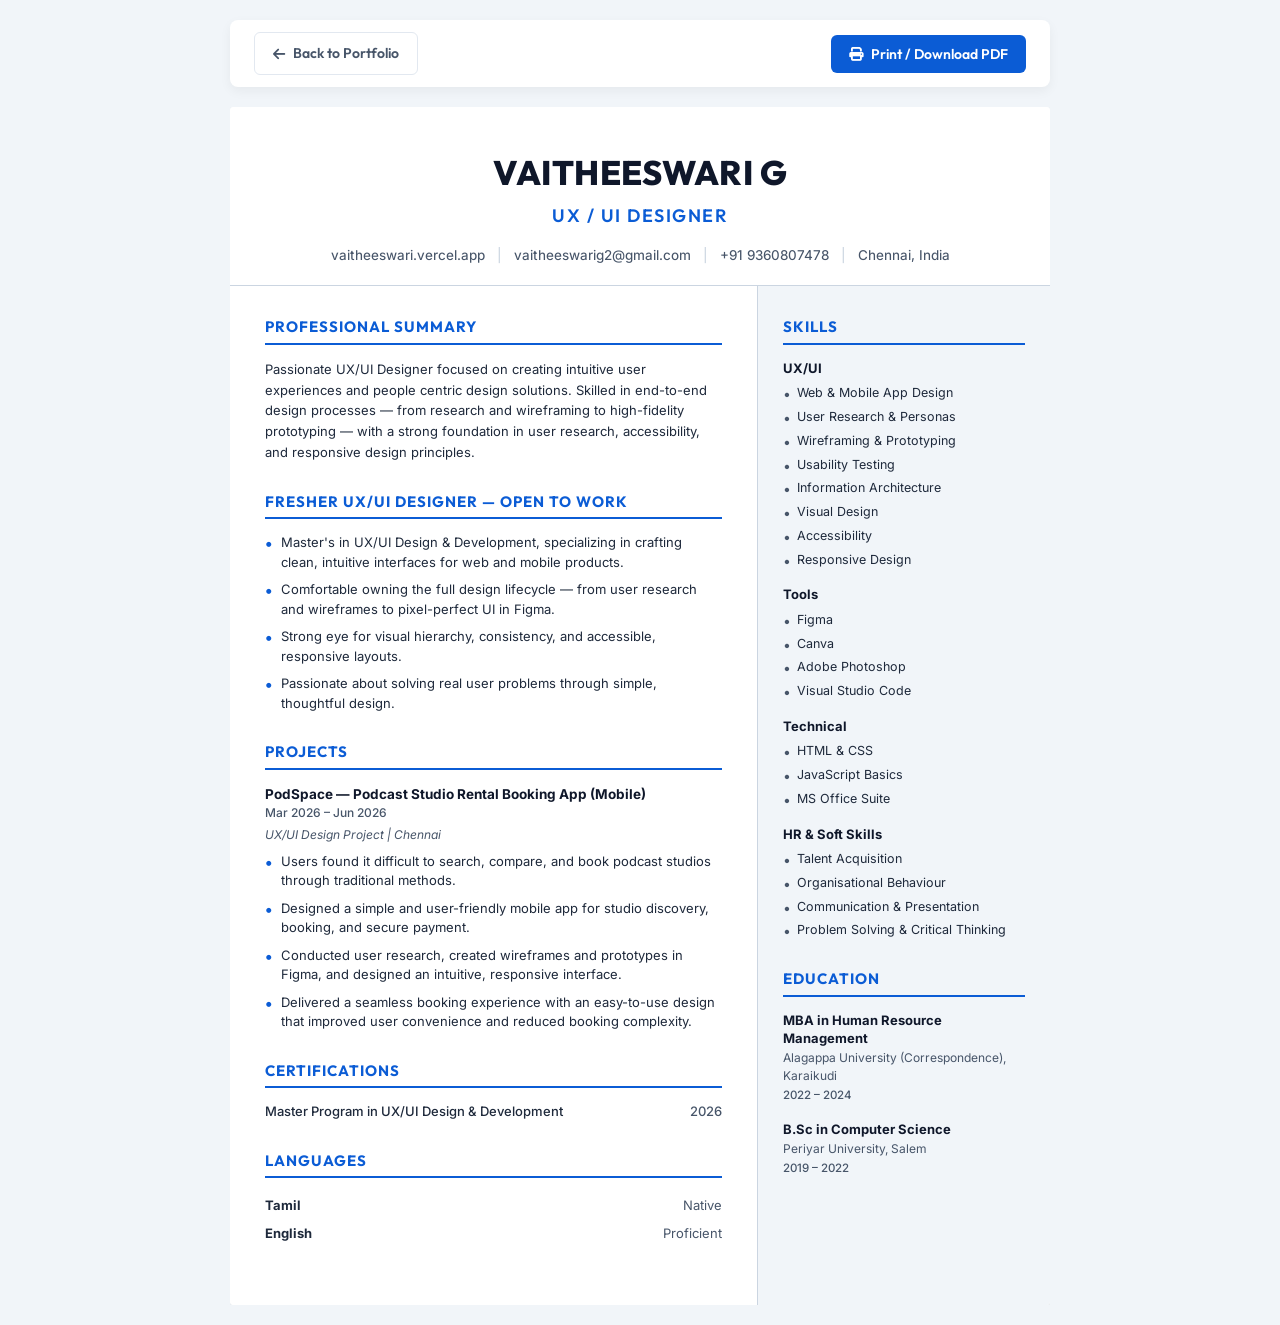
==== commit a2e64bfc: "fix: resolve mobile layout unresponsiveness and improve scaling logic" ====
--- a/resume-pdf.html
+++ b/resume-pdf.html
@@ -369,65 +369,38 @@
             }
         }
 
+        /* Viewport wrapper for PDF-like scaling on mobile */
+        .resume-viewport {
+            width: 100%;
+            max-width: 820px;
+            display: flex;
+            justify-content: center;
+            overflow: hidden;
+        }
+
+        .resume-container {
+            width: 820px;
+            background-color: #ffffff;
+            box-shadow: 0 10px 30px rgba(0, 0, 0, 0.08);
+            border-radius: 4px;
+            overflow: hidden;
+            display: flex;
+            flex-direction: column;
+            flex-shrink: 0;
+        }
+
         /* Mobile View Styles */
-        @media (max-width: 768px) {
+        @media (max-width: 820px) {
             body {
                 padding: 10px;
+                overflow-x: hidden;
             }
 
             .controls {
                 padding: 10px 16px;
                 border-radius: 6px;
-            }
-
-            .resume-header {
-                padding: 25px 20px 15px 20px;
-            }
-
-            .resume-header h1 {
-                font-size: 26px;
-            }
-
-            .resume-header .title {
-                font-size: 15px;
-                margin-bottom: 12px;
-            }
-
-            .resume-header .contact-info {
-                flex-direction: column;
-                gap: 6px;
-                font-size: 12.5px;
-            }
-
-            .resume-header .contact-info span:not(:last-child)::after {
-                display: none;
-            }
-
-            .resume-body {
-                grid-template-columns: 1fr;
-            }
-
-            .resume-left {
-                padding: 20px 20px;
-            }
-
-            .resume-right {
-                padding: 20px 20px;
-                border-left: none;
-                border-top: 1px solid var(--border-color);
-            }
-
-            .section {
-                margin-bottom: 22px;
-            }
-
-            .project-header {
-                flex-direction: column;
-                gap: 2px;
-            }
-
-            .project-date {
-                font-size: 11.5px;
+                width: 100%;
+                max-width: 820px;
             }
         }
     </style>
@@ -444,8 +417,10 @@
         </button>
     </div>
 
-    <!-- Resume Container -->
-    <div class="resume-container">
+    <!-- Resume Viewport for scaling on mobile -->
+    <div class="resume-viewport">
+        <!-- Resume Container -->
+        <div class="resume-container">
         <!-- Header -->
         <header class="resume-header">
             <h1>VAITHEESWARI G</h1>
@@ -594,5 +569,46 @@
         </div>
     </div>
 
+    <!-- Script to scale the resume container to fit mobile screens dynamically -->
+    <script>
+        function adjustScale() {
+            const container = document.querySelector('.resume-container');
+            const viewport = document.querySelector('.resume-viewport');
+            if (!container || !viewport) return;
+            
+            // Reset styles first to get clean measurements
+            viewport.style.height = 'auto';
+            container.style.transform = 'none';
+            container.style.zoom = '1';
+            
+            const viewportWidth = viewport.clientWidth;
+            const targetWidth = 820; // Width of A4 page container
+            
+            if (viewportWidth < targetWidth) {
+                // Determine scale ratio (with a tiny margin)
+                const scale = (viewportWidth - 16) / targetWidth;
+                
+                // Try using zoom first (highly responsive on mobile browsers)
+                if ('zoom' in document.documentElement.style) {
+                    container.style.zoom = scale;
+                } else {
+                    // Fallback to CSS transform scale
+                    container.style.transform = `scale(${scale})`;
+                    container.style.transformOrigin = 'top center';
+                    
+                    // Since transform scale doesn't affect parent container size, adjust height manually
+                    const scaledHeight = container.offsetHeight * scale;
+                    viewport.style.height = `${scaledHeight}px`;
+                }
+            }
+        }
+        
+        window.addEventListener('resize', adjustScale);
+        window.addEventListener('load', adjustScale);
+        document.addEventListener('DOMContentLoaded', adjustScale);
+        
+        // Run once immediately
+        adjustScale();
+    </script>
 </body>
 </html>
